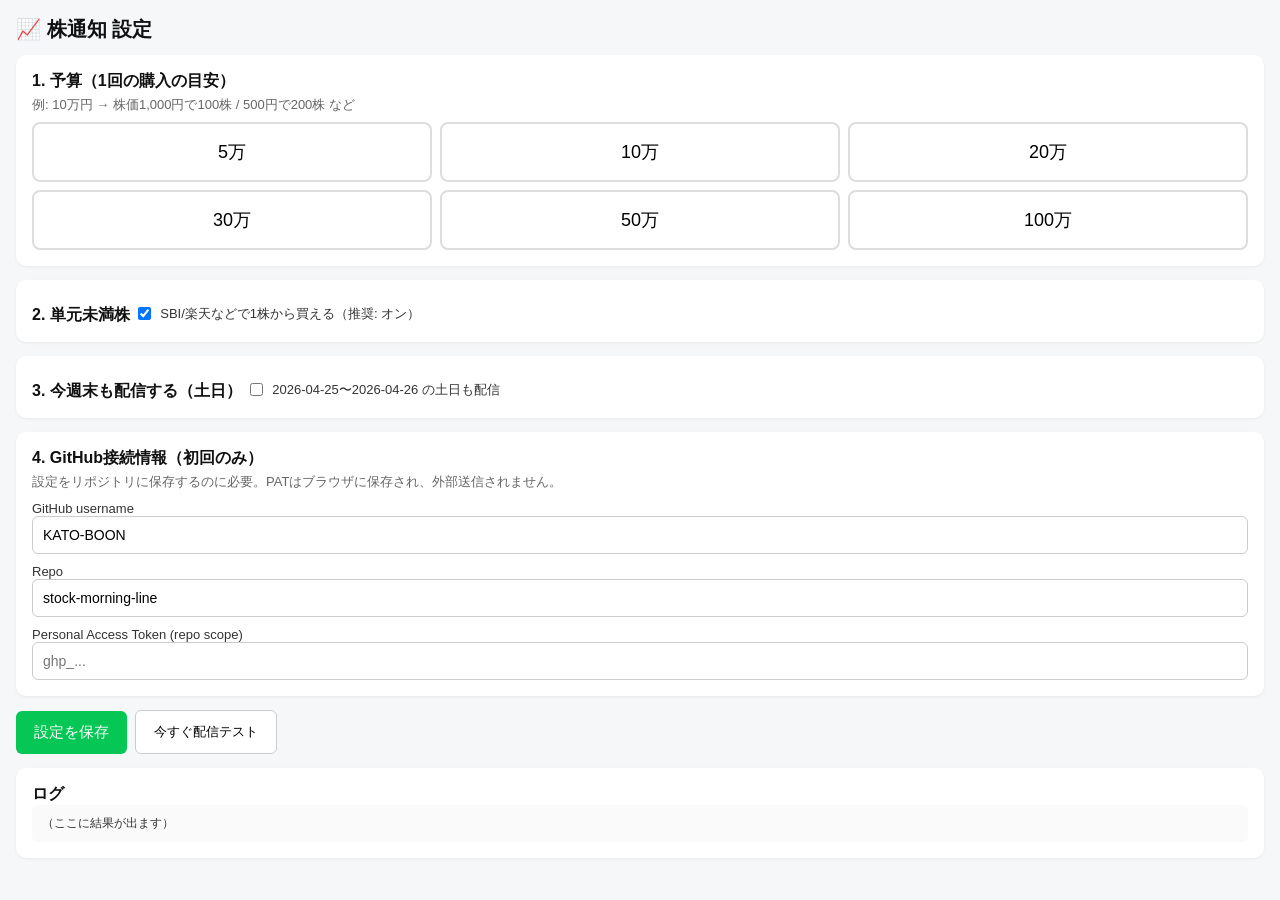
==== docs/index.html @ b28acc49 "Initial: stock morning LINE brief system - scripts: news fetch (RSS), stock snapshot (yfinance), Gem" ====
<!doctype html>
<html lang="ja">
<head>
<meta charset="utf-8" />
<title>株通知 設定</title>
<meta name="viewport" content="width=device-width,initial-scale=1" />
<style>
  :root { --g:#06c755; --bg:#f5f7f9; }
  * { box-sizing:border-box; }
  body { margin:0; font-family:-apple-system,BlinkMacSystemFont,"Segoe UI",Meiryo,sans-serif; background:var(--bg); color:#111; padding:16px; }
  h1 { font-size:20px; margin:0 0 12px; }
  .card { background:#fff; border-radius:10px; padding:16px; margin-bottom:14px; box-shadow:0 1px 3px rgba(0,0,0,.06); }
  .muted { color:#666; font-size:13px; margin-top:4px; }
  .budget { display:grid; grid-template-columns:repeat(3,1fr); gap:8px; margin-top:8px; }
  .budget button { padding:16px 0; font-size:18px; border:2px solid #ddd; background:#fff; border-radius:8px; cursor:pointer; }
  .budget button.active { background:var(--g); color:#fff; border-color:var(--g); }
  input[type=text], input[type=password] { width:100%; padding:10px; border:1px solid #ccc; border-radius:6px; font-size:14px; }
  label { display:block; font-size:13px; color:#333; margin-top:10px; }
  .row { display:flex; gap:8px; align-items:center; }
  button.primary { padding:12px 18px; background:var(--g); color:#fff; border:0; border-radius:6px; font-size:15px; cursor:pointer; }
  button.primary:disabled { opacity:.5; }
  .log { font-family:ui-monospace,Consolas,monospace; font-size:12px; white-space:pre-wrap; color:#333; background:#fafafa; padding:10px; border-radius:6px; max-height:200px; overflow:auto; }
  .toggle { display:inline-flex; align-items:center; gap:6px; margin-top:8px; }
</style>
</head>
<body>
<h1>📈 株通知 設定</h1>

<div class="card">
  <strong>1. 予算（1回の購入の目安）</strong>
  <div class="muted">例: 10万円 → 株価1,000円で100株 / 500円で200株 など</div>
  <div class="budget" id="budget-buttons"></div>
</div>

<div class="card">
  <strong>2. 単元未満株</strong>
  <div class="toggle">
    <input type="checkbox" id="odd-lots" />
    <label for="odd-lots" style="margin:0;">SBI/楽天などで1株から買える（推奨: オン）</label>
  </div>
</div>

<div class="card">
  <strong>3. 今週末も配信する（土日）</strong>
  <div class="toggle">
    <input type="checkbox" id="weekend" />
    <label for="weekend" style="margin:0;">2026-04-25〜2026-04-26 の土日も配信</label>
  </div>
</div>

<div class="card">
  <strong>4. GitHub接続情報（初回のみ）</strong>
  <div class="muted">設定をリポジトリに保存するのに必要。PATはブラウザに保存され、外部送信されません。</div>
  <label>GitHub username</label>
  <input type="text" id="gh-user" value="KATO-BOON" />
  <label>Repo</label>
  <input type="text" id="gh-repo" value="stock-morning-line" />
  <label>Personal Access Token (repo scope)</label>
  <input type="password" id="gh-pat" placeholder="ghp_..." />
</div>

<div class="row">
  <button class="primary" id="save">設定を保存</button>
  <button id="test" style="padding:12px 18px;border-radius:6px;border:1px solid #ccc;background:#fff;cursor:pointer;">今すぐ配信テスト</button>
</div>

<div class="card" style="margin-top:14px;">
  <strong>ログ</strong>
  <div class="log" id="log">（ここに結果が出ます）</div>
</div>

<script>
const BUDGETS = [5, 10, 20, 30, 50, 100];
let state = JSON.parse(localStorage.getItem('stock-morning-line') || '{}');

function log(msg) {
  const el = document.getElementById('log');
  el.textContent += `\n[${new Date().toLocaleTimeString()}] ${msg}`;
  el.scrollTop = el.scrollHeight;
}

function renderBudget() {
  const wrap = document.getElementById('budget-buttons');
  wrap.innerHTML = '';
  BUDGETS.forEach(b => {
    const btn = document.createElement('button');
    btn.textContent = `${b}万`;
    btn.className = (state.budget_man === b) ? 'active' : '';
    btn.onclick = () => { state.budget_man = b; renderBudget(); };
    wrap.appendChild(btn);
  });
}

function init() {
  document.getElementById('odd-lots').checked = state.allow_odd_lots !== false;
  document.getElementById('weekend').checked = !!(state.allowed_weekends && state.allowed_weekends.length);
  if (state.gh_pat) document.getElementById('gh-pat').value = state.gh_pat;
  renderBudget();
}

function readForm() {
  state.allow_odd_lots = document.getElementById('odd-lots').checked;
  state.allowed_weekends = document.getElementById('weekend').checked
    ? ['2026-04-25','2026-04-26'] : [];
  state.gh_user = document.getElementById('gh-user').value.trim();
  state.gh_repo = document.getElementById('gh-repo').value.trim();
  state.gh_pat = document.getElementById('gh-pat').value.trim();
}

async function saveToRepo() {
  readForm();
  if (!state.budget_man) { log('予算ボタンを1つ選んでください'); return; }
  if (!state.gh_pat) { log('GitHub PATが未入力'); return; }
  localStorage.setItem('stock-morning-line', JSON.stringify(state));

  const path = 'config/settings.json';
  const url = `https://api.github.com/repos/${state.gh_user}/${state.gh_repo}/contents/${path}`;
  log('現在のsettings.jsonを取得中…');
  let sha;
  const getResp = await fetch(url, { headers: { Authorization: `token ${state.gh_pat}` } });
  if (getResp.status === 200) {
    sha = (await getResp.json()).sha;
  } else if (getResp.status !== 404) {
    log(`GET失敗 ${getResp.status}`); return;
  }

  const body = {
    budget_man: state.budget_man,
    allow_odd_lots: state.allow_odd_lots,
    allowed_weekends: state.allowed_weekends,
    indices: ["^N225","^TOPX"],
    max_news_chars: 220,
    important_news_max_chars: 400,
    include_links: true
  };
  const content = btoa(unescape(encodeURIComponent(JSON.stringify(body, null, 2))));
  const putResp = await fetch(url, {
    method: 'PUT',
    headers: {
      Authorization: `token ${state.gh_pat}`,
      'Content-Type': 'application/json',
    },
    body: JSON.stringify({
      message: `Update settings (budget=${state.budget_man}万, weekend=${state.allowed_weekends.length>0})`,
      content,
      sha,
    }),
  });
  if (putResp.ok) log(`✅ 保存成功（budget=${state.budget_man}万）`);
  else log(`❌ 保存失敗 ${putResp.status}: ${await putResp.text()}`);
}

async function runNow() {
  readForm();
  if (!state.gh_pat) { log('GitHub PATが未入力'); return; }
  const url = `https://api.github.com/repos/${state.gh_user}/${state.gh_repo}/actions/workflows/morning.yml/dispatches`;
  const resp = await fetch(url, {
    method: 'POST',
    headers: {
      Authorization: `token ${state.gh_pat}`,
      'Content-Type': 'application/json',
      Accept: 'application/vnd.github+json',
    },
    body: JSON.stringify({ ref: 'main' }),
  });
  if (resp.ok) log('🚀 ワークフロー起動。1〜2分後にLINE通知が届きます。');
  else log(`❌ 起動失敗 ${resp.status}: ${await resp.text()}`);
}

document.getElementById('save').onclick = saveToRepo;
document.getElementById('test').onclick = runNow;
init();
</script>
</body>
</html>
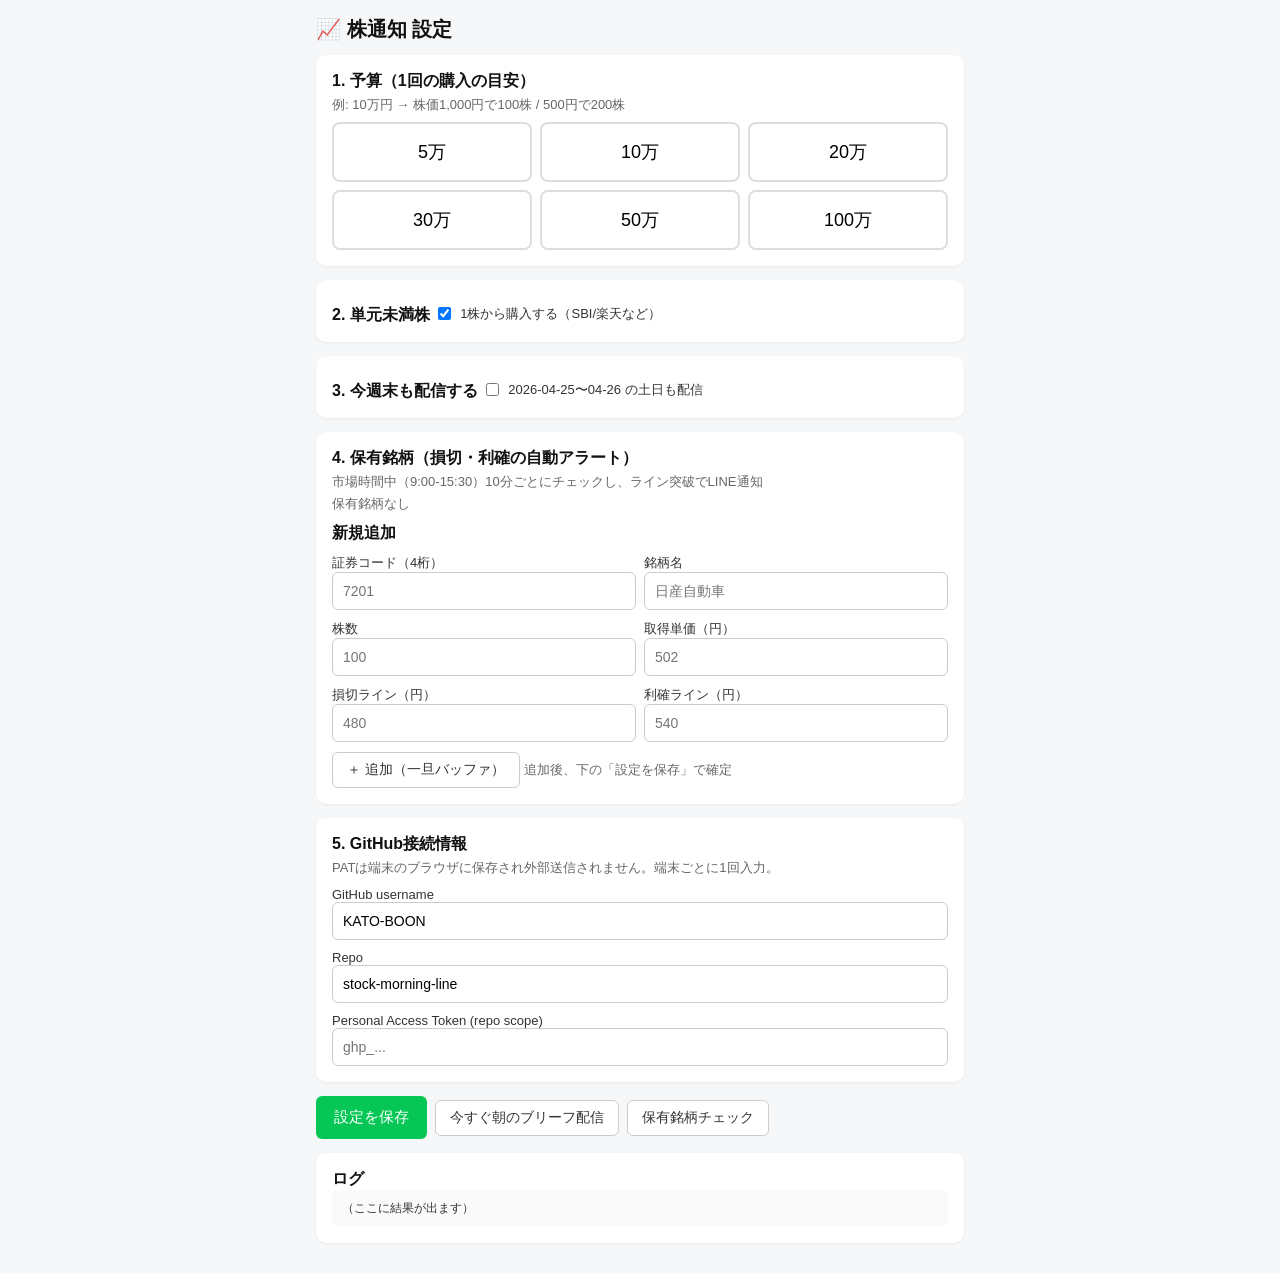
==== commit 80e7b881: "Add holdings management + price alert system Settings UI: - New holdings card: add by code/name/shar" ====
--- a/docs/index.html
+++ b/docs/index.html
@@ -5,22 +5,29 @@
 <title>株通知 設定</title>
 <meta name="viewport" content="width=device-width,initial-scale=1" />
 <style>
-  :root { --g:#06c755; --bg:#f5f7f9; }
+  :root { --g:#06c755; --bg:#f5f7f9; --r:#e74c3c; --b:#3498db; }
   * { box-sizing:border-box; }
-  body { margin:0; font-family:-apple-system,BlinkMacSystemFont,"Segoe UI",Meiryo,sans-serif; background:var(--bg); color:#111; padding:16px; }
+  body { margin:0; font-family:-apple-system,BlinkMacSystemFont,"Segoe UI",Meiryo,sans-serif; background:var(--bg); color:#111; padding:16px; max-width:680px; margin:0 auto; }
   h1 { font-size:20px; margin:0 0 12px; }
   .card { background:#fff; border-radius:10px; padding:16px; margin-bottom:14px; box-shadow:0 1px 3px rgba(0,0,0,.06); }
   .muted { color:#666; font-size:13px; margin-top:4px; }
   .budget { display:grid; grid-template-columns:repeat(3,1fr); gap:8px; margin-top:8px; }
   .budget button { padding:16px 0; font-size:18px; border:2px solid #ddd; background:#fff; border-radius:8px; cursor:pointer; }
   .budget button.active { background:var(--g); color:#fff; border-color:var(--g); }
-  input[type=text], input[type=password] { width:100%; padding:10px; border:1px solid #ccc; border-radius:6px; font-size:14px; }
+  input[type=text], input[type=password], input[type=number] { width:100%; padding:10px; border:1px solid #ccc; border-radius:6px; font-size:14px; }
   label { display:block; font-size:13px; color:#333; margin-top:10px; }
   .row { display:flex; gap:8px; align-items:center; }
+  .grid2 { display:grid; grid-template-columns:1fr 1fr; gap:8px; }
+  .grid4 { display:grid; grid-template-columns:1fr 1fr 1fr 1fr; gap:6px; }
   button.primary { padding:12px 18px; background:var(--g); color:#fff; border:0; border-radius:6px; font-size:15px; cursor:pointer; }
-  button.primary:disabled { opacity:.5; }
-  .log { font-family:ui-monospace,Consolas,monospace; font-size:12px; white-space:pre-wrap; color:#333; background:#fafafa; padding:10px; border-radius:6px; max-height:200px; overflow:auto; }
+  button.danger { padding:6px 12px; background:#fff; color:var(--r); border:1px solid var(--r); border-radius:5px; font-size:13px; cursor:pointer; }
+  button.sec { padding:8px 14px; background:#fff; color:#333; border:1px solid #ccc; border-radius:6px; font-size:14px; cursor:pointer; }
+  .holding { padding:10px; border:1px solid #eee; border-radius:8px; margin-bottom:8px; background:#fafafa; }
+  .holding h4 { margin:0 0 6px; font-size:15px; }
+  .log { font-family:ui-monospace,Consolas,monospace; font-size:12px; white-space:pre-wrap; color:#333; background:#fafafa; padding:10px; border-radius:6px; max-height:160px; overflow:auto; }
   .toggle { display:inline-flex; align-items:center; gap:6px; margin-top:8px; }
+  .badge { display:inline-block; padding:2px 8px; border-radius:10px; font-size:11px; background:#eef; color:#446; }
+  .row-end { display:flex; justify-content:flex-end; gap:6px; }
 </style>
 </head>
 <body>
@@ -28,7 +35,7 @@
 
 <div class="card">
   <strong>1. 予算（1回の購入の目安）</strong>
-  <div class="muted">例: 10万円 → 株価1,000円で100株 / 500円で200株 など</div>
+  <div class="muted">例: 10万円 → 株価1,000円で100株 / 500円で200株</div>
   <div class="budget" id="budget-buttons"></div>
 </div>
 
@@ -36,21 +43,64 @@
   <strong>2. 単元未満株</strong>
   <div class="toggle">
     <input type="checkbox" id="odd-lots" />
-    <label for="odd-lots" style="margin:0;">SBI/楽天などで1株から買える（推奨: オン）</label>
+    <label for="odd-lots" style="margin:0;">1株から購入する（SBI/楽天など）</label>
   </div>
 </div>
 
 <div class="card">
-  <strong>3. 今週末も配信する（土日）</strong>
+  <strong>3. 今週末も配信する</strong>
   <div class="toggle">
     <input type="checkbox" id="weekend" />
-    <label for="weekend" style="margin:0;">2026-04-25〜2026-04-26 の土日も配信</label>
+    <label for="weekend" style="margin:0;">2026-04-25〜04-26 の土日も配信</label>
   </div>
 </div>
 
 <div class="card">
-  <strong>4. GitHub接続情報（初回のみ）</strong>
-  <div class="muted">設定をリポジトリに保存するのに必要。PATはブラウザに保存され、外部送信されません。</div>
+  <strong>4. 保有銘柄（損切・利確の自動アラート）</strong>
+  <div class="muted">市場時間中（9:00-15:30）10分ごとにチェックし、ライン突破でLINE通知</div>
+  <div id="holdings-list"></div>
+  <div style="margin-top:10px;">
+    <strong>新規追加</strong>
+    <div class="grid2">
+      <div>
+        <label>証券コード（4桁）</label>
+        <input type="text" id="h-code" placeholder="7201" maxlength="5" />
+      </div>
+      <div>
+        <label>銘柄名</label>
+        <input type="text" id="h-name" placeholder="日産自動車" />
+      </div>
+    </div>
+    <div class="grid2">
+      <div>
+        <label>株数</label>
+        <input type="number" id="h-shares" placeholder="100" min="1" />
+      </div>
+      <div>
+        <label>取得単価（円）</label>
+        <input type="number" id="h-avg" placeholder="502" step="0.5" />
+      </div>
+    </div>
+    <div class="grid2">
+      <div>
+        <label>損切ライン（円）</label>
+        <input type="number" id="h-sl" placeholder="480" step="0.5" />
+      </div>
+      <div>
+        <label>利確ライン（円）</label>
+        <input type="number" id="h-tp" placeholder="540" step="0.5" />
+      </div>
+    </div>
+    <div style="margin-top:10px;">
+      <button class="sec" id="add-h">＋ 追加（一旦バッファ）</button>
+      <span class="muted">追加後、下の「設定を保存」で確定</span>
+    </div>
+  </div>
+</div>
+
+<div class="card">
+  <strong>5. GitHub接続情報</strong>
+  <div class="muted">PATは端末のブラウザに保存され外部送信されません。端末ごとに1回入力。</div>
   <label>GitHub username</label>
   <input type="text" id="gh-user" value="KATO-BOON" />
   <label>Repo</label>
@@ -61,7 +111,8 @@
 
 <div class="row">
   <button class="primary" id="save">設定を保存</button>
-  <button id="test" style="padding:12px 18px;border-radius:6px;border:1px solid #ccc;background:#fff;cursor:pointer;">今すぐ配信テスト</button>
+  <button class="sec" id="test">今すぐ朝のブリーフ配信</button>
+  <button class="sec" id="check">保有銘柄チェック</button>
 </div>
 
 <div class="card" style="margin-top:14px;">
@@ -72,6 +123,7 @@
 <script>
 const BUDGETS = [5, 10, 20, 30, 50, 100];
 let state = JSON.parse(localStorage.getItem('stock-morning-line') || '{}');
+state.holdings = state.holdings || [];
 
 function log(msg) {
   const el = document.getElementById('log');
@@ -91,11 +143,62 @@
   });
 }
 
+function renderHoldings() {
+  const wrap = document.getElementById('holdings-list');
+  wrap.innerHTML = '';
+  if (!state.holdings.length) {
+    wrap.innerHTML = '<div class="muted">保有銘柄なし</div>';
+    return;
+  }
+  state.holdings.forEach((h, i) => {
+    const div = document.createElement('div');
+    div.className = 'holding';
+    div.innerHTML = `
+      <h4>${h.code} ${h.name} <span class="badge">${h.shares}株</span></h4>
+      <div class="muted">取得 ${h.avg_price}円 / 損切 ${h.stop_loss || '-'}円 / 利確 ${h.take_profit || '-'}円</div>
+      <div class="row-end">
+        <button class="danger" data-i="${i}">売却済（削除）</button>
+      </div>
+    `;
+    wrap.appendChild(div);
+  });
+  wrap.querySelectorAll('button.danger').forEach(b => {
+    b.onclick = () => {
+      const i = parseInt(b.dataset.i);
+      if (confirm(`${state.holdings[i].name} を削除（売却処理）しますか？`)) {
+        state.holdings.splice(i, 1);
+        renderHoldings();
+      }
+    };
+  });
+}
+
+function addHolding() {
+  const code = document.getElementById('h-code').value.trim();
+  const name = document.getElementById('h-name').value.trim();
+  const shares = parseInt(document.getElementById('h-shares').value);
+  const avg = parseFloat(document.getElementById('h-avg').value);
+  const sl = parseFloat(document.getElementById('h-sl').value);
+  const tp = parseFloat(document.getElementById('h-tp').value);
+  if (!code || !name || !shares || !avg) { log('コード・名前・株数・取得単価は必須'); return; }
+  state.holdings.push({
+    id: `${code}-${Date.now()}`,
+    code, name, shares, avg_price: avg,
+    stop_loss: isNaN(sl) ? 0 : sl,
+    take_profit: isNaN(tp) ? 0 : tp,
+    added_at: new Date().toISOString(),
+  });
+  ['h-code','h-name','h-shares','h-avg','h-sl','h-tp'].forEach(id => document.getElementById(id).value = '');
+  renderHoldings();
+  log(`✅ ${name} 追加（保存ボタンで確定）`);
+}
+
 function init() {
   document.getElementById('odd-lots').checked = state.allow_odd_lots !== false;
   document.getElementById('weekend').checked = !!(state.allowed_weekends && state.allowed_weekends.length);
   if (state.gh_pat) document.getElementById('gh-pat').value = state.gh_pat;
   renderBudget();
+  renderHoldings();
 }
 
 function readForm() {
@@ -118,58 +221,56 @@
   log('現在のsettings.jsonを取得中…');
   let sha;
   const getResp = await fetch(url, { headers: { Authorization: `token ${state.gh_pat}` } });
-  if (getResp.status === 200) {
-    sha = (await getResp.json()).sha;
-  } else if (getResp.status !== 404) {
-    log(`GET失敗 ${getResp.status}`); return;
-  }
+  if (getResp.status === 200) sha = (await getResp.json()).sha;
+  else if (getResp.status !== 404) { log(`GET失敗 ${getResp.status}`); return; }
 
   const body = {
     budget_man: state.budget_man,
     allow_odd_lots: state.allow_odd_lots,
     allowed_weekends: state.allowed_weekends,
-    indices: ["^N225","^TOPX"],
+    indices: ["^N225","1306.T"],
     max_news_chars: 220,
     important_news_max_chars: 400,
-    include_links: true
+    include_links: true,
+    holdings: state.holdings || []
   };
   const content = btoa(unescape(encodeURIComponent(JSON.stringify(body, null, 2))));
   const putResp = await fetch(url, {
     method: 'PUT',
-    headers: {
-      Authorization: `token ${state.gh_pat}`,
-      'Content-Type': 'application/json',
-    },
+    headers: { Authorization: `token ${state.gh_pat}`, 'Content-Type': 'application/json' },
     body: JSON.stringify({
-      message: `Update settings (budget=${state.budget_man}万, weekend=${state.allowed_weekends.length>0})`,
-      content,
-      sha,
+      message: `Update settings (budget=${state.budget_man}万, holdings=${state.holdings.length})`,
+      content, sha,
     }),
   });
-  if (putResp.ok) log(`✅ 保存成功（budget=${state.budget_man}万）`);
+  if (putResp.ok) log(`✅ 保存成功（予算${state.budget_man}万 / 保有${state.holdings.length}銘柄）`);
   else log(`❌ 保存失敗 ${putResp.status}: ${await putResp.text()}`);
 }
 
-async function runNow() {
+async function dispatch(workflow) {
   readForm();
   if (!state.gh_pat) { log('GitHub PATが未入力'); return; }
-  const url = `https://api.github.com/repos/${state.gh_user}/${state.gh_repo}/actions/workflows/morning.yml/dispatches`;
+  const url = `https://api.github.com/repos/${state.gh_user}/${state.gh_repo}/actions/workflows/${workflow}/dispatches`;
   const resp = await fetch(url, {
     method: 'POST',
-    headers: {
-      Authorization: `token ${state.gh_pat}`,
-      'Content-Type': 'application/json',
-      Accept: 'application/vnd.github+json',
-    },
+    headers: { Authorization: `token ${state.gh_pat}`, 'Content-Type': 'application/json', Accept: 'application/vnd.github+json' },
     body: JSON.stringify({ ref: 'main' }),
   });
-  if (resp.ok) log('🚀 ワークフロー起動。1〜2分後にLINE通知が届きます。');
-  else log(`❌ 起動失敗 ${resp.status}: ${await resp.text()}`);
+  if (resp.ok) log(`🚀 ${workflow} 起動。1〜2分後にLINE通知`);
+  else log(`❌ ${workflow} 起動失敗 ${resp.status}: ${await resp.text()}`);
 }
 
 document.getElementById('save').onclick = saveToRepo;
-document.getElementById('test').onclick = runNow;
+document.getElementById('test').onclick = () => dispatch('morning.yml');
+document.getElementById('check').onclick = () => dispatch('price-alert.yml');
+document.getElementById('add-h').onclick = addHolding;
 init();
+
+// URL ?auto=run で自動配信トリガー
+if (new URLSearchParams(location.search).get('auto') === 'run') {
+  if (state.gh_pat) { log('自動配信をキック中...'); dispatch('morning.yml'); }
+  else { log('初回は手動でPATを入力して「今すぐ配信」を押してください'); }
+}
 </script>
 </body>
 </html>
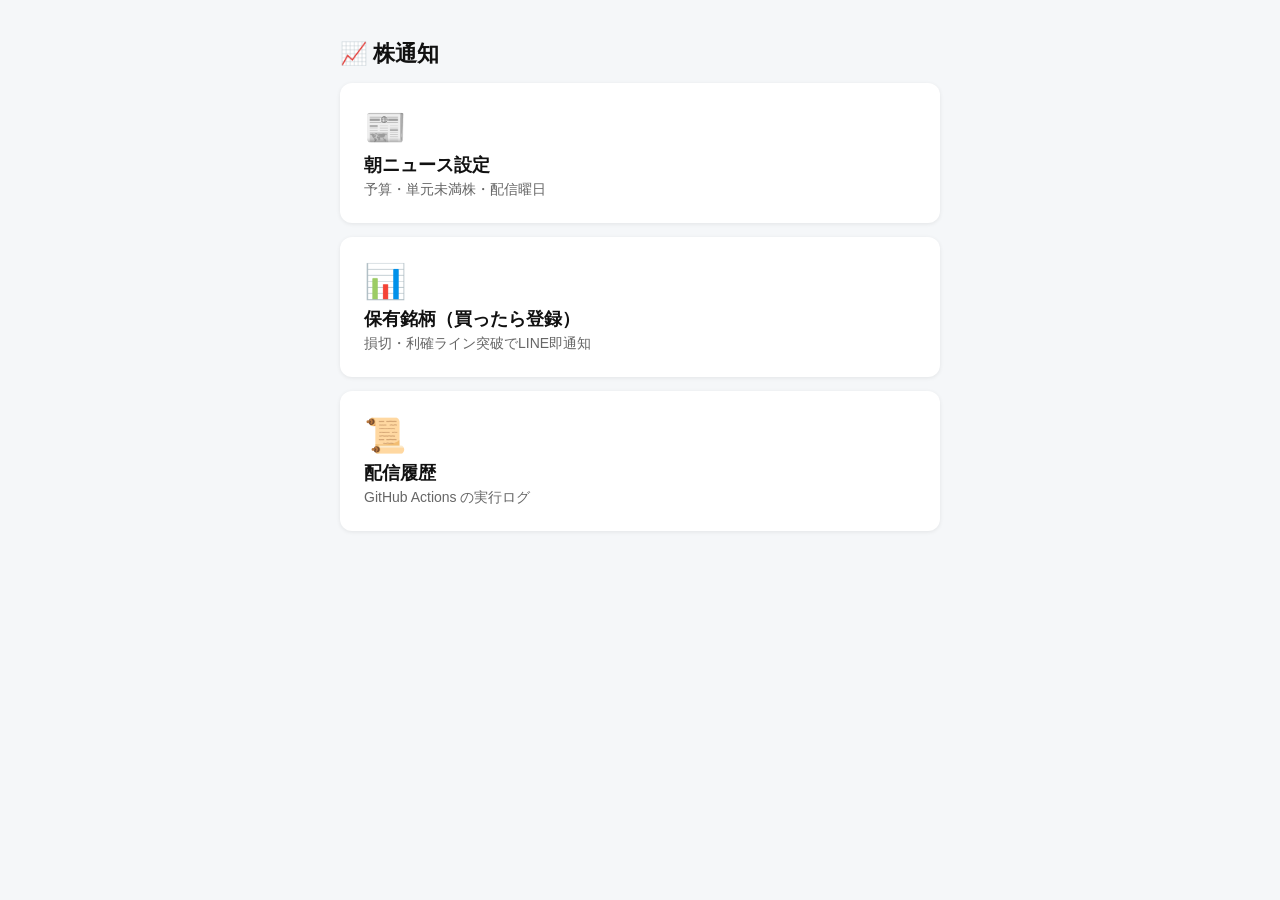
==== commit 0ef7f32b: "Split settings into 2 separate pages: morning + holdings - docs/index.html: landing page with 2 nav " ====
--- a/docs/index.html
+++ b/docs/index.html
@@ -2,275 +2,34 @@
 <html lang="ja">
 <head>
 <meta charset="utf-8" />
-<title>株通知 設定</title>
+<title>株通知</title>
 <meta name="viewport" content="width=device-width,initial-scale=1" />
 <style>
-  :root { --g:#06c755; --bg:#f5f7f9; --r:#e74c3c; --b:#3498db; }
-  * { box-sizing:border-box; }
-  body { margin:0; font-family:-apple-system,BlinkMacSystemFont,"Segoe UI",Meiryo,sans-serif; background:var(--bg); color:#111; padding:16px; max-width:680px; margin:0 auto; }
-  h1 { font-size:20px; margin:0 0 12px; }
-  .card { background:#fff; border-radius:10px; padding:16px; margin-bottom:14px; box-shadow:0 1px 3px rgba(0,0,0,.06); }
-  .muted { color:#666; font-size:13px; margin-top:4px; }
-  .budget { display:grid; grid-template-columns:repeat(3,1fr); gap:8px; margin-top:8px; }
-  .budget button { padding:16px 0; font-size:18px; border:2px solid #ddd; background:#fff; border-radius:8px; cursor:pointer; }
-  .budget button.active { background:var(--g); color:#fff; border-color:var(--g); }
-  input[type=text], input[type=password], input[type=number] { width:100%; padding:10px; border:1px solid #ccc; border-radius:6px; font-size:14px; }
-  label { display:block; font-size:13px; color:#333; margin-top:10px; }
-  .row { display:flex; gap:8px; align-items:center; }
-  .grid2 { display:grid; grid-template-columns:1fr 1fr; gap:8px; }
-  .grid4 { display:grid; grid-template-columns:1fr 1fr 1fr 1fr; gap:6px; }
-  button.primary { padding:12px 18px; background:var(--g); color:#fff; border:0; border-radius:6px; font-size:15px; cursor:pointer; }
-  button.danger { padding:6px 12px; background:#fff; color:var(--r); border:1px solid var(--r); border-radius:5px; font-size:13px; cursor:pointer; }
-  button.sec { padding:8px 14px; background:#fff; color:#333; border:1px solid #ccc; border-radius:6px; font-size:14px; cursor:pointer; }
-  .holding { padding:10px; border:1px solid #eee; border-radius:8px; margin-bottom:8px; background:#fafafa; }
-  .holding h4 { margin:0 0 6px; font-size:15px; }
-  .log { font-family:ui-monospace,Consolas,monospace; font-size:12px; white-space:pre-wrap; color:#333; background:#fafafa; padding:10px; border-radius:6px; max-height:160px; overflow:auto; }
-  .toggle { display:inline-flex; align-items:center; gap:6px; margin-top:8px; }
-  .badge { display:inline-block; padding:2px 8px; border-radius:10px; font-size:11px; background:#eef; color:#446; }
-  .row-end { display:flex; justify-content:flex-end; gap:6px; }
+  body { margin:0; font-family:-apple-system,BlinkMacSystemFont,"Segoe UI",Meiryo,sans-serif; background:#f5f7f9; color:#111; padding:24px; max-width:600px; margin:0 auto; }
+  h1 { font-size:22px; }
+  .card { display:block; padding:24px; margin:14px 0; background:#fff; border-radius:12px; box-shadow:0 1px 4px rgba(0,0,0,.08); text-decoration:none; color:#111; }
+  .card:active { background:#f0f0f0; }
+  .icon { font-size:34px; }
+  .title { font-size:18px; font-weight:bold; margin:6px 0 4px; }
+  .desc { color:#666; font-size:14px; }
 </style>
 </head>
 <body>
-<h1>📈 株通知 設定</h1>
-
-<div class="card">
-  <strong>1. 予算（1回の購入の目安）</strong>
-  <div class="muted">例: 10万円 → 株価1,000円で100株 / 500円で200株</div>
-  <div class="budget" id="budget-buttons"></div>
-</div>
-
-<div class="card">
-  <strong>2. 単元未満株</strong>
-  <div class="toggle">
-    <input type="checkbox" id="odd-lots" />
-    <label for="odd-lots" style="margin:0;">1株から購入する（SBI/楽天など）</label>
-  </div>
-</div>
-
-<div class="card">
-  <strong>3. 今週末も配信する</strong>
-  <div class="toggle">
-    <input type="checkbox" id="weekend" />
-    <label for="weekend" style="margin:0;">2026-04-25〜04-26 の土日も配信</label>
-  </div>
-</div>
-
-<div class="card">
-  <strong>4. 保有銘柄（損切・利確の自動アラート）</strong>
-  <div class="muted">市場時間中（9:00-15:30）10分ごとにチェックし、ライン突破でLINE通知</div>
-  <div id="holdings-list"></div>
-  <div style="margin-top:10px;">
-    <strong>新規追加</strong>
-    <div class="grid2">
-      <div>
-        <label>証券コード（4桁）</label>
-        <input type="text" id="h-code" placeholder="7201" maxlength="5" />
-      </div>
-      <div>
-        <label>銘柄名</label>
-        <input type="text" id="h-name" placeholder="日産自動車" />
-      </div>
-    </div>
-    <div class="grid2">
-      <div>
-        <label>株数</label>
-        <input type="number" id="h-shares" placeholder="100" min="1" />
-      </div>
-      <div>
-        <label>取得単価（円）</label>
-        <input type="number" id="h-avg" placeholder="502" step="0.5" />
-      </div>
-    </div>
-    <div class="grid2">
-      <div>
-        <label>損切ライン（円）</label>
-        <input type="number" id="h-sl" placeholder="480" step="0.5" />
-      </div>
-      <div>
-        <label>利確ライン（円）</label>
-        <input type="number" id="h-tp" placeholder="540" step="0.5" />
-      </div>
-    </div>
-    <div style="margin-top:10px;">
-      <button class="sec" id="add-h">＋ 追加（一旦バッファ）</button>
-      <span class="muted">追加後、下の「設定を保存」で確定</span>
-    </div>
-  </div>
-</div>
-
-<div class="card">
-  <strong>5. GitHub接続情報</strong>
-  <div class="muted">PATは端末のブラウザに保存され外部送信されません。端末ごとに1回入力。</div>
-  <label>GitHub username</label>
-  <input type="text" id="gh-user" value="KATO-BOON" />
-  <label>Repo</label>
-  <input type="text" id="gh-repo" value="stock-morning-line" />
-  <label>Personal Access Token (repo scope)</label>
-  <input type="password" id="gh-pat" placeholder="ghp_..." />
-</div>
-
-<div class="row">
-  <button class="primary" id="save">設定を保存</button>
-  <button class="sec" id="test">今すぐ朝のブリーフ配信</button>
-  <button class="sec" id="check">保有銘柄チェック</button>
-</div>
-
-<div class="card" style="margin-top:14px;">
-  <strong>ログ</strong>
-  <div class="log" id="log">（ここに結果が出ます）</div>
-</div>
-
-<script>
-const BUDGETS = [5, 10, 20, 30, 50, 100];
-let state = JSON.parse(localStorage.getItem('stock-morning-line') || '{}');
-state.holdings = state.holdings || [];
-
-function log(msg) {
-  const el = document.getElementById('log');
-  el.textContent += `\n[${new Date().toLocaleTimeString()}] ${msg}`;
-  el.scrollTop = el.scrollHeight;
-}
-
-function renderBudget() {
-  const wrap = document.getElementById('budget-buttons');
-  wrap.innerHTML = '';
-  BUDGETS.forEach(b => {
-    const btn = document.createElement('button');
-    btn.textContent = `${b}万`;
-    btn.className = (state.budget_man === b) ? 'active' : '';
-    btn.onclick = () => { state.budget_man = b; renderBudget(); };
-    wrap.appendChild(btn);
-  });
-}
-
-function renderHoldings() {
-  const wrap = document.getElementById('holdings-list');
-  wrap.innerHTML = '';
-  if (!state.holdings.length) {
-    wrap.innerHTML = '<div class="muted">保有銘柄なし</div>';
-    return;
-  }
-  state.holdings.forEach((h, i) => {
-    const div = document.createElement('div');
-    div.className = 'holding';
-    div.innerHTML = `
-      <h4>${h.code} ${h.name} <span class="badge">${h.shares}株</span></h4>
-      <div class="muted">取得 ${h.avg_price}円 / 損切 ${h.stop_loss || '-'}円 / 利確 ${h.take_profit || '-'}円</div>
-      <div class="row-end">
-        <button class="danger" data-i="${i}">売却済（削除）</button>
-      </div>
-    `;
-    wrap.appendChild(div);
-  });
-  wrap.querySelectorAll('button.danger').forEach(b => {
-    b.onclick = () => {
-      const i = parseInt(b.dataset.i);
-      if (confirm(`${state.holdings[i].name} を削除（売却処理）しますか？`)) {
-        state.holdings.splice(i, 1);
-        renderHoldings();
-      }
-    };
-  });
-}
-
-function addHolding() {
-  const code = document.getElementById('h-code').value.trim();
-  const name = document.getElementById('h-name').value.trim();
-  const shares = parseInt(document.getElementById('h-shares').value);
-  const avg = parseFloat(document.getElementById('h-avg').value);
-  const sl = parseFloat(document.getElementById('h-sl').value);
-  const tp = parseFloat(document.getElementById('h-tp').value);
-  if (!code || !name || !shares || !avg) { log('コード・名前・株数・取得単価は必須'); return; }
-  state.holdings.push({
-    id: `${code}-${Date.now()}`,
-    code, name, shares, avg_price: avg,
-    stop_loss: isNaN(sl) ? 0 : sl,
-    take_profit: isNaN(tp) ? 0 : tp,
-    added_at: new Date().toISOString(),
-  });
-  ['h-code','h-name','h-shares','h-avg','h-sl','h-tp'].forEach(id => document.getElementById(id).value = '');
-  renderHoldings();
-  log(`✅ ${name} 追加（保存ボタンで確定）`);
-}
-
-function init() {
-  document.getElementById('odd-lots').checked = state.allow_odd_lots !== false;
-  document.getElementById('weekend').checked = !!(state.allowed_weekends && state.allowed_weekends.length);
-  if (state.gh_pat) document.getElementById('gh-pat').value = state.gh_pat;
-  renderBudget();
-  renderHoldings();
-}
-
-function readForm() {
-  state.allow_odd_lots = document.getElementById('odd-lots').checked;
-  state.allowed_weekends = document.getElementById('weekend').checked
-    ? ['2026-04-25','2026-04-26'] : [];
-  state.gh_user = document.getElementById('gh-user').value.trim();
-  state.gh_repo = document.getElementById('gh-repo').value.trim();
-  state.gh_pat = document.getElementById('gh-pat').value.trim();
-}
-
-async function saveToRepo() {
-  readForm();
-  if (!state.budget_man) { log('予算ボタンを1つ選んでください'); return; }
-  if (!state.gh_pat) { log('GitHub PATが未入力'); return; }
-  localStorage.setItem('stock-morning-line', JSON.stringify(state));
-
-  const path = 'config/settings.json';
-  const url = `https://api.github.com/repos/${state.gh_user}/${state.gh_repo}/contents/${path}`;
-  log('現在のsettings.jsonを取得中…');
-  let sha;
-  const getResp = await fetch(url, { headers: { Authorization: `token ${state.gh_pat}` } });
-  if (getResp.status === 200) sha = (await getResp.json()).sha;
-  else if (getResp.status !== 404) { log(`GET失敗 ${getResp.status}`); return; }
-
-  const body = {
-    budget_man: state.budget_man,
-    allow_odd_lots: state.allow_odd_lots,
-    allowed_weekends: state.allowed_weekends,
-    indices: ["^N225","1306.T"],
-    max_news_chars: 220,
-    important_news_max_chars: 400,
-    include_links: true,
-    holdings: state.holdings || []
-  };
-  const content = btoa(unescape(encodeURIComponent(JSON.stringify(body, null, 2))));
-  const putResp = await fetch(url, {
-    method: 'PUT',
-    headers: { Authorization: `token ${state.gh_pat}`, 'Content-Type': 'application/json' },
-    body: JSON.stringify({
-      message: `Update settings (budget=${state.budget_man}万, holdings=${state.holdings.length})`,
-      content, sha,
-    }),
-  });
-  if (putResp.ok) log(`✅ 保存成功（予算${state.budget_man}万 / 保有${state.holdings.length}銘柄）`);
-  else log(`❌ 保存失敗 ${putResp.status}: ${await putResp.text()}`);
-}
-
-async function dispatch(workflow) {
-  readForm();
-  if (!state.gh_pat) { log('GitHub PATが未入力'); return; }
-  const url = `https://api.github.com/repos/${state.gh_user}/${state.gh_repo}/actions/workflows/${workflow}/dispatches`;
-  const resp = await fetch(url, {
-    method: 'POST',
-    headers: { Authorization: `token ${state.gh_pat}`, 'Content-Type': 'application/json', Accept: 'application/vnd.github+json' },
-    body: JSON.stringify({ ref: 'main' }),
-  });
-  if (resp.ok) log(`🚀 ${workflow} 起動。1〜2分後にLINE通知`);
-  else log(`❌ ${workflow} 起動失敗 ${resp.status}: ${await resp.text()}`);
-}
-
-document.getElementById('save').onclick = saveToRepo;
-document.getElementById('test').onclick = () => dispatch('morning.yml');
-document.getElementById('check').onclick = () => dispatch('price-alert.yml');
-document.getElementById('add-h').onclick = addHolding;
-init();
-
-// URL ?auto=run で自動配信トリガー
-if (new URLSearchParams(location.search).get('auto') === 'run') {
-  if (state.gh_pat) { log('自動配信をキック中...'); dispatch('morning.yml'); }
-  else { log('初回は手動でPATを入力して「今すぐ配信」を押してください'); }
-}
-</script>
+<h1>📈 株通知</h1>
+<a class="card" href="morning.html">
+  <div class="icon">📰</div>
+  <div class="title">朝ニュース設定</div>
+  <div class="desc">予算・単元未満株・配信曜日</div>
+</a>
+<a class="card" href="holdings.html">
+  <div class="icon">📊</div>
+  <div class="title">保有銘柄（買ったら登録）</div>
+  <div class="desc">損切・利確ライン突破でLINE即通知</div>
+</a>
+<a class="card" href="https://github.com/KATO-BOON/stock-morning-line/actions" target="_blank">
+  <div class="icon">📜</div>
+  <div class="title">配信履歴</div>
+  <div class="desc">GitHub Actions の実行ログ</div>
+</a>
 </body>
 </html>
